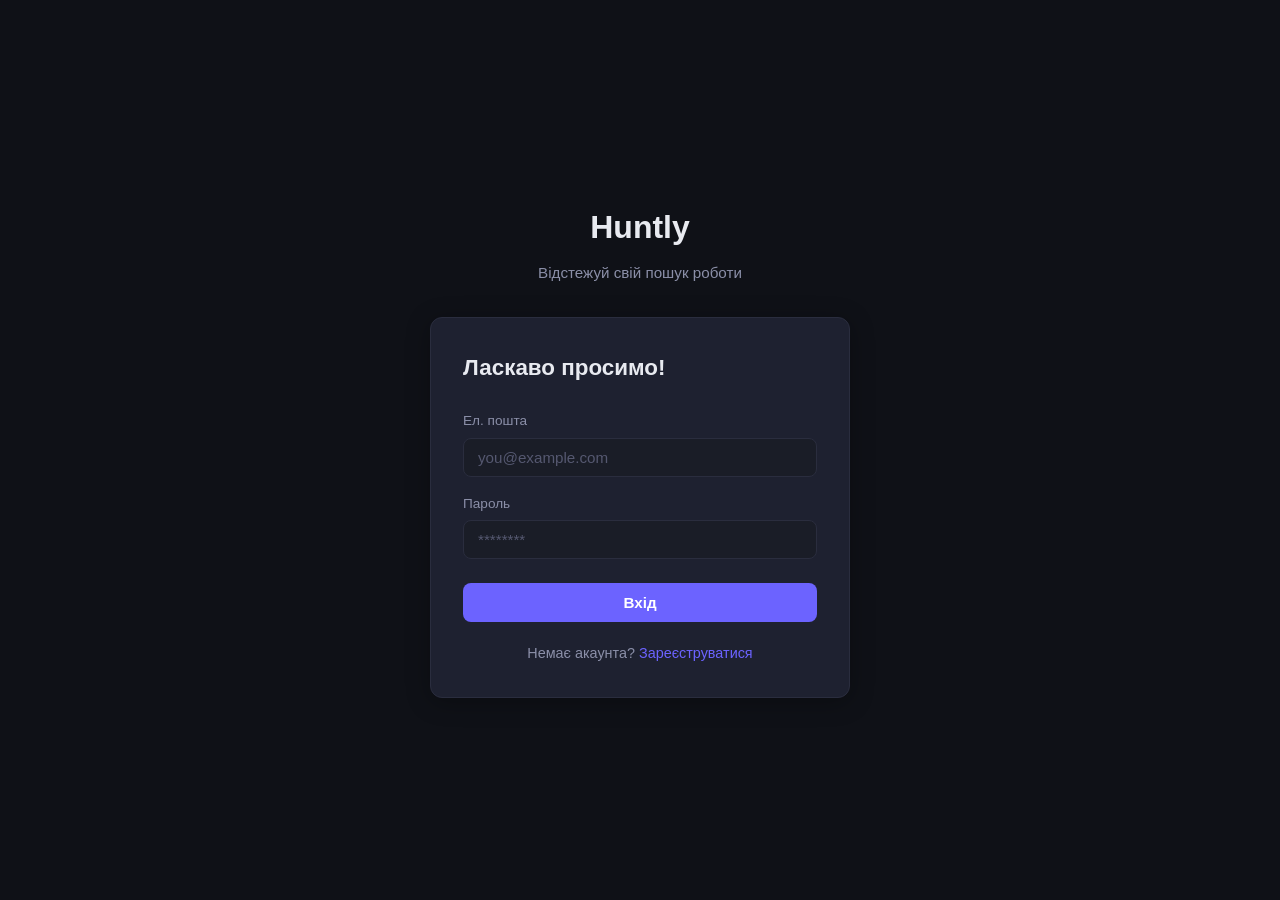
==== ui/index.html @ 41dd6dd2 "refactor: move UI files to ui folder" ====
﻿<!DOCTYPE html>
<html lang="uk">
<head>
    <meta charset="UTF-8">
    <meta name="viewport" content="width=device-width, initial-scale=1.0">
    <title>Huntly — Дашборд</title>
    <link rel="stylesheet" href="styles.css">
</head>
<body>
    <div class="app-layout">
        <aside class="sidebar">
            <div class="sidebar-logo">
                <h2>Huntly</h2>
            </div>
            <nav class="sidebar-nav">
                <a class="nav-item active" href="index.html">Заявки</a>
                <a class="nav-item" href="companies.html">Компанії</a>
            </nav>
            <div class="sidebar-user">
                <p>Увійшли як</p>
                <strong id="user-name">...</strong>
                <br><br>
                <button class="btn-secondary" onclick="logout()" style="width:100%">
                    Вийти
                </button>
            </div>
        </aside>

        <main class="main-content">
            <div class="page-header">
                <h1>Мої заявки</h1>
                <button class="btn-primary" style="width:auto;padding:10px 20px"
                        onclick="openModal()">
                    + Додати заявку
                </button>
            </div>

            <div class="stats-grid">
                <div class="stat-card">
                    <div class="stat-label">Всього</div>
                    <div class="stat-value" id="stat-total">0</div>
                </div>
                <div class="stat-card">
                    <div class="stat-label">Активних</div>
                    <div class="stat-value" id="stat-active">0</div>
                </div>
                <div class="stat-card">
                    <div class="stat-label">Інтерв'ю</div>
                    <div class="stat-value" id="stat-interviews">0</div>
                </div>
                <div class="stat-card">
                    <div class="stat-label">Офери</div>
                    <div class="stat-value" id="stat-offers">0</div>
                </div>
            </div>

            <div class="filter-bar">
                <select id="filter-status" onchange="filterApplications()">
                    <option value="">Всі статуси</option>
                    <option value="Watchlist">Watchlist</option>
                    <option value="Preparing">Готуюсь</option>
                    <option value="Applied">Подав</option>
                    <option value="PhoneScreen">Phone Screen</option>
                    <option value="Technical">Технічне</option>
                    <option value="Final">Фінал</option>
                    <option value="Offer">Офер</option>
                    <option value="Accepted">Прийнятий</option>
                    <option value="Rejected">Відмова</option>
                    <option value="Ghosted">Ghosted</option>
                    <option value="Withdrawn">Відмовився</option>
                </select>
            </div>

            <div class="table-container">
                <table>
                    <thead>
                        <tr>
                            <th>Позиція</th>
                            <th>Компанія</th>
                            <th>Статус</th>
                            <th>Пріоритет</th>
                            <th>Зарплата</th>
                            <th>Дата подачі</th>
                            <th></th>
                        </tr>
                    </thead>
                    <tbody id="applications-table">
                        <tr>
                            <td colspan="7">
                                <div class="empty-state">
                                    <p>Завантаження...</p>
                                </div>
                            </td>
                        </tr>
                    </tbody>
                </table>
            </div>
        </main>
    </div>

    <div class="modal-overlay" id="modal-overlay">
        <div class="modal">
            <h3>Нова заявка</h3>
            <div id="modal-error" class="error-message hidden"></div>

            <div class="form-group">
                <label>Позиція</label>
                <input type="text" id="job-title" placeholder="Junior C# Developer">
            </div>
            <div class="form-group">
                <label>Компанія</label>
                <select id="job-company"></select>
            </div>
            <div class="form-group">
                <label>Пріоритет</label>
                <select id="job-priority">
                    <option value="0">Низький</option>
                    <option value="1" selected>Середній</option>
                    <option value="2">Високий</option>
                </select>
            </div>
            <div class="form-group">
                <label>Зарплата від ($)</label>
                <input type="number" id="job-salary-from" placeholder="800">
            </div>
            <div class="form-group">
                <label>Зарплата до ($)</label>
                <input type="number" id="job-salary-to" placeholder="1200">
            </div>
            <div class="form-group">
                <label>Посилання на вакансію</label>
                <input type="url" id="job-url" placeholder="https://...">
            </div>
            <div class="form-group">
                <label>Нотатки</label>
                <textarea id="job-notes" rows="3"
                          placeholder="Додаткова інформація..."></textarea>
            </div>

            <div class="modal-footer">
                <button class="btn-secondary" onclick="closeModal()">Скасувати</button>
                <button class="btn-primary" style="width:auto;padding:10px 24px"
                        onclick="createApplication()">
                    Додати
                </button>
            </div>
        </div>
    </div>

    <script src="app.js"></script>
</body>
</html>
---- ui/styles.css ----
﻿* {
    margin: 0;
    padding: 0;
    box-sizing: border-box;
}

:root {
    --bg-primary: #0f1117;
    --bg-secondary: #1a1d27;
    --bg-card: #1e2130;
    --bg-hover: #252840;
    --accent: #6c63ff;
    --accent-hover: #5a52d5;
    --accent-light: rgba(108, 99, 255, 0.15);
    --text-primary: #e8eaf0;
    --text-secondary: #8b8fa8;
    --text-muted: #555870;
    --border: #2a2d3e;
    --success: #4caf82;
    --warning: #f5a623;
    --danger: #e05c5c;
    --info: #5c9be0;
    --radius: 12px;
    --radius-sm: 8px;
    --shadow: 0 4px 24px rgba(0, 0, 0, 0.3);
}

body {
    font-family: 'Inter', -apple-system, BlinkMacSystemFont, sans-serif;
    background-color: var(--bg-primary);
    color: var(--text-primary);
    min-height: 100vh;
    line-height: 1.6;
}

.auth-page {
    display: flex;
    align-items: center;
    justify-content: center;
    min-height: 100vh;
    padding: 20px;
}

.auth-container {
    width: 100%;
    max-width: 420px;
}

.auth-logo {
    text-align: center;
    margin-bottom: 32px;
}

    .auth-logo h1 {
        font-size: 2rem;
        font-weight: 700;
        color: var(--text-primary);
        margin-bottom: 8px;
    }

    .auth-logo p {
        color: var(--text-secondary);
        font-size: 0.95rem;
    }

.auth-card {
    background: var(--bg-card);
    border: 1px solid var(--border);
    border-radius: var(--radius);
    padding: 32px;
    box-shadow: var(--shadow);
}

    .auth-card h2 {
        font-size: 1.4rem;
        font-weight: 600;
        margin-bottom: 24px;
        color: var(--text-primary);
    }

.auth-link {
    text-align: center;
    margin-top: 20px;
    color: var(--text-secondary);
    font-size: 0.9rem;
}

    .auth-link a {
        color: var(--accent);
        text-decoration: none;
        font-weight: 500;
    }

        .auth-link a:hover {
            text-decoration: underline;
        }

.form-group {
    margin-bottom: 16px;
}

    .form-group label {
        display: block;
        font-size: 0.85rem;
        font-weight: 500;
        color: var(--text-secondary);
        margin-bottom: 6px;
    }

    .form-group input,
    .form-group select,
    .form-group textarea {
        width: 100%;
        padding: 10px 14px;
        background: var(--bg-secondary);
        border: 1px solid var(--border);
        border-radius: var(--radius-sm);
        color: var(--text-primary);
        font-size: 0.95rem;
        transition: border-color 0.2s;
        outline: none;
    }

        .form-group input:focus,
        .form-group select:focus,
        .form-group textarea:focus {
            border-color: var(--accent);
        }

        .form-group input::placeholder {
            color: var(--text-muted);
        }

        .form-group select option {
            background: var(--bg-secondary);
        }

.btn-primary {
    width: 100%;
    padding: 11px 20px;
    background: var(--accent);
    color: white;
    border: none;
    border-radius: var(--radius-sm);
    font-size: 0.95rem;
    font-weight: 600;
    cursor: pointer;
    transition: background 0.2s, transform 0.1s;
    margin-top: 8px;
}

    .btn-primary:hover {
        background: var(--accent-hover);
    }

    .btn-primary:active {
        transform: scale(0.98);
    }

    .btn-primary:disabled {
        opacity: 0.6;
        cursor: not-allowed;
    }

.btn-secondary {
    padding: 8px 16px;
    background: transparent;
    color: var(--text-secondary);
    border: 1px solid var(--border);
    border-radius: var(--radius-sm);
    font-size: 0.85rem;
    cursor: pointer;
    transition: all 0.2s;
}

    .btn-secondary:hover {
        background: var(--bg-hover);
        color: var(--text-primary);
    }

.btn-danger {
    padding: 6px 12px;
    background: transparent;
    color: var(--danger);
    border: 1px solid var(--danger);
    border-radius: var(--radius-sm);
    font-size: 0.8rem;
    cursor: pointer;
    transition: all 0.2s;
}

    .btn-danger:hover {
        background: rgba(224, 92, 92, 0.1);
    }

.app-layout {
    display: flex;
    min-height: 100vh;
}

.sidebar {
    width: 240px;
    background: var(--bg-secondary);
    border-right: 1px solid var(--border);
    padding: 24px 0;
    position: fixed;
    height: 100vh;
    display: flex;
    flex-direction: column;
}

.sidebar-logo {
    padding: 0 20px 24px;
    border-bottom: 1px solid var(--border);
}

    .sidebar-logo h2 {
        font-size: 1.3rem;
        font-weight: 700;
    }

.sidebar-nav {
    padding: 16px 12px;
    flex: 1;
}

.nav-item {
    display: flex;
    align-items: center;
    gap: 10px;
    padding: 10px 12px;
    border-radius: var(--radius-sm);
    color: var(--text-secondary);
    text-decoration: none;
    font-size: 0.9rem;
    transition: all 0.2s;
    margin-bottom: 4px;
    cursor: pointer;
    border: none;
    background: none;
    width: 100%;
    text-align: left;
}

    .nav-item:hover {
        background: var(--bg-hover);
        color: var(--text-primary);
    }

    .nav-item.active {
        background: var(--accent-light);
        color: var(--accent);
        font-weight: 500;
    }

.sidebar-user {
    padding: 16px 20px;
    border-top: 1px solid var(--border);
}

    .sidebar-user p {
        font-size: 0.85rem;
        color: var(--text-secondary);
        margin-bottom: 8px;
    }

    .sidebar-user strong {
        color: var(--text-primary);
        font-size: 0.9rem;
    }

.main-content {
    margin-left: 240px;
    flex: 1;
    padding: 32px;
}

.page-header {
    display: flex;
    align-items: center;
    justify-content: space-between;
    margin-bottom: 28px;
}

    .page-header h1 {
        font-size: 1.6rem;
        font-weight: 700;
    }

.stats-grid {
    display: grid;
    grid-template-columns: repeat(4, 1fr);
    gap: 16px;
    margin-bottom: 28px;
}

.stat-card {
    background: var(--bg-card);
    border: 1px solid var(--border);
    border-radius: var(--radius);
    padding: 20px;
}

    .stat-card .stat-label {
        font-size: 0.8rem;
        color: var(--text-secondary);
        text-transform: uppercase;
        letter-spacing: 0.5px;
        margin-bottom: 8px;
    }

    .stat-card .stat-value {
        font-size: 2rem;
        font-weight: 700;
        color: var(--text-primary);
    }

    .stat-card .stat-icon {
        font-size: 1.5rem;
        margin-bottom: 8px;
    }

.table-container {
    background: var(--bg-card);
    border: 1px solid var(--border);
    border-radius: var(--radius);
    overflow: hidden;
}

.table-header {
    display: flex;
    align-items: center;
    justify-content: space-between;
    padding: 16px 20px;
    border-bottom: 1px solid var(--border);
}

    .table-header h3 {
        font-size: 1rem;
        font-weight: 600;
    }

table {
    width: 100%;
    border-collapse: collapse;
}

th {
    padding: 12px 16px;
    text-align: left;
    font-size: 0.75rem;
    font-weight: 600;
    color: var(--text-secondary);
    text-transform: uppercase;
    letter-spacing: 0.5px;
    border-bottom: 1px solid var(--border);
}

td {
    padding: 14px 16px;
    font-size: 0.9rem;
    border-bottom: 1px solid var(--border);
    color: var(--text-primary);
}

tr:last-child td {
    border-bottom: none;
}

tr:hover td {
    background: var(--bg-hover);
}

.badge {
    display: inline-block;
    padding: 3px 10px;
    border-radius: 20px;
    font-size: 0.75rem;
    font-weight: 600;
}

.badge-watchlist {
    background: rgba(139, 143, 168, 0.15);
    color: #8b8fa8;
}

.badge-preparing {
    background: rgba(92, 155, 224, 0.15);
    color: #5c9be0;
}

.badge-applied {
    background: rgba(108, 99, 255, 0.15);
    color: #6c63ff;
}

.badge-phonescreen {
    background: rgba(245, 166, 35, 0.15);
    color: #f5a623;
}

.badge-technical {
    background: rgba(245, 166, 35, 0.2);
    color: #f5a623;
}

.badge-final {
    background: rgba(245, 166, 35, 0.25);
    color: #f5a623;
}

.badge-offer {
    background: rgba(76, 175, 130, 0.15);
    color: #4caf82;
}

.badge-accepted {
    background: rgba(76, 175, 130, 0.2);
    color: #4caf82;
}

.badge-rejected {
    background: rgba(224, 92, 92, 0.15);
    color: #e05c5c;
}

.badge-ghosted {
    background: rgba(139, 143, 168, 0.1);
    color: #6b6f88;
}

.badge-withdrawn {
    background: rgba(139, 143, 168, 0.1);
    color: #6b6f88;
}

.modal-overlay {
    display: none;
    position: fixed;
    inset: 0;
    background: rgba(0, 0, 0, 0.6);
    z-index: 100;
    align-items: center;
    justify-content: center;
}

    .modal-overlay.active {
        display: flex;
    }

.modal {
    background: var(--bg-card);
    border: 1px solid var(--border);
    border-radius: var(--radius);
    padding: 28px;
    width: 100%;
    max-width: 480px;
    max-height: 90vh;
    overflow-y: auto;
    box-shadow: var(--shadow);
}

    .modal h3 {
        font-size: 1.2rem;
        font-weight: 600;
        margin-bottom: 20px;
    }

.modal-footer {
    display: flex;
    gap: 10px;
    justify-content: flex-end;
    margin-top: 20px;
}

.filter-bar {
    display: flex;
    gap: 10px;
    margin-bottom: 16px;
    flex-wrap: wrap;
}

    .filter-bar select {
        padding: 8px 12px;
        background: var(--bg-card);
        border: 1px solid var(--border);
        border-radius: var(--radius-sm);
        color: var(--text-primary);
        font-size: 0.85rem;
        outline: none;
        cursor: pointer;
    }

.hidden {
    display: none !important;
}

.error-message {
    background: rgba(224, 92, 92, 0.1);
    border: 1px solid rgba(224, 92, 92, 0.3);
    color: var(--danger);
    padding: 10px 14px;
    border-radius: var(--radius-sm);
    font-size: 0.85rem;
    margin-bottom: 16px;
}

.empty-state {
    text-align: center;
    padding: 48px 20px;
    color: var(--text-secondary);
}

    .empty-state p {
        font-size: 0.95rem;
        margin-top: 8px;
    }
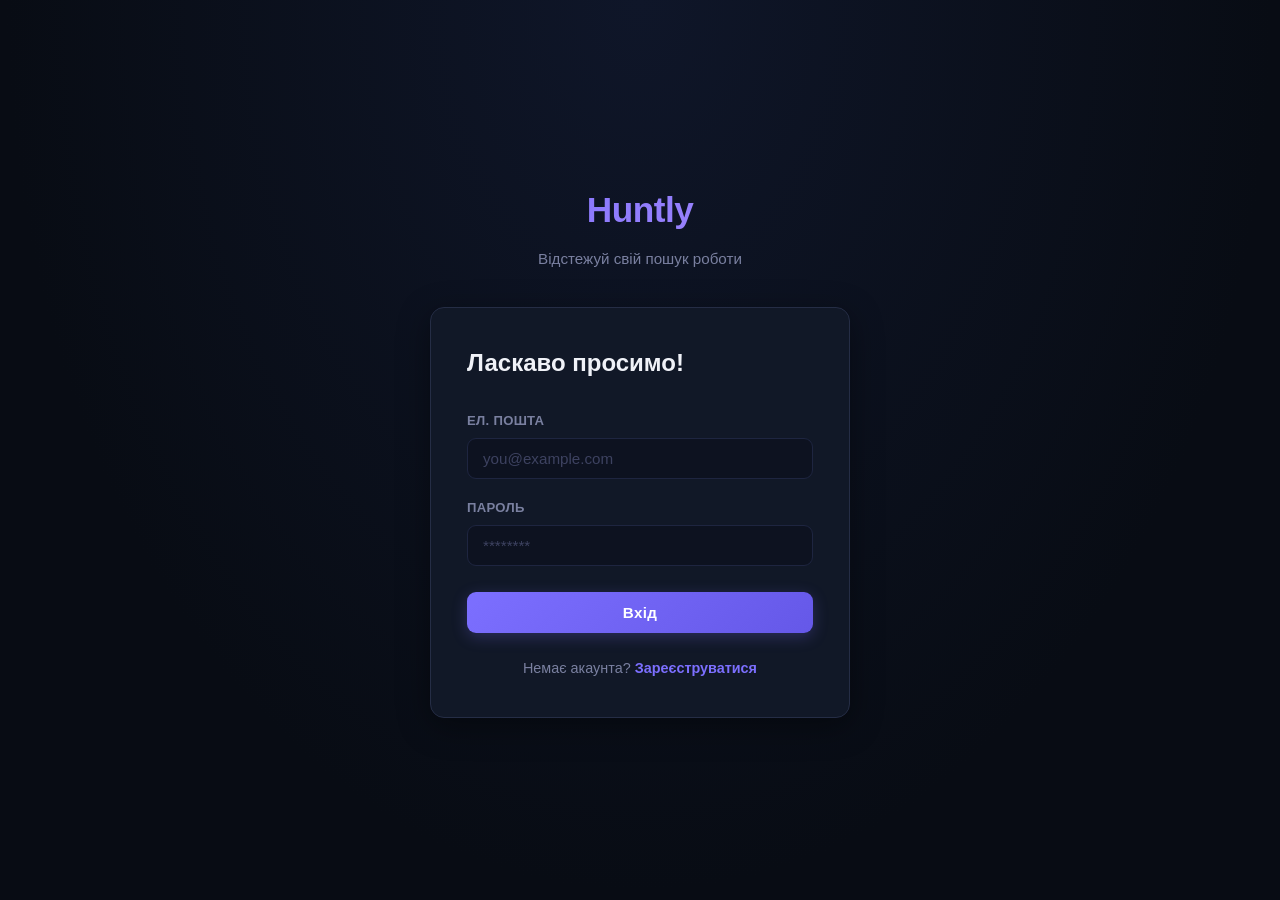
==== commit 25791cbe: "feat: add analytics page with charts and improve UI design" ====
--- a/ui/index.html
+++ b/ui/index.html
@@ -5,6 +5,7 @@
     <meta name="viewport" content="width=device-width, initial-scale=1.0">
     <title>Huntly — Дашборд</title>
     <link rel="stylesheet" href="styles.css">
+    <link rel="icon" href="data:,">
 </head>
 <body>
     <div class="app-layout">
@@ -15,6 +16,7 @@
             <nav class="sidebar-nav">
                 <a class="nav-item active" href="index.html">Заявки</a>
                 <a class="nav-item" href="companies.html">Компанії</a>
+                <a class="nav-item" href="analytics.html">Аналітика</a>
             </nav>
             <div class="sidebar-user">
                 <p>Увійшли як</p>
@@ -57,16 +59,16 @@
             <div class="filter-bar">
                 <select id="filter-status" onchange="filterApplications()">
                     <option value="">Всі статуси</option>
-                    <option value="Watchlist">Watchlist</option>
+                    <option value="Watchlist">Розгляд</option>
                     <option value="Preparing">Готуюсь</option>
                     <option value="Applied">Подав</option>
-                    <option value="PhoneScreen">Phone Screen</option>
+                    <option value="PhoneScreen">Дзвінок HR</option>
                     <option value="Technical">Технічне</option>
                     <option value="Final">Фінал</option>
                     <option value="Offer">Офер</option>
                     <option value="Accepted">Прийнятий</option>
                     <option value="Rejected">Відмова</option>
-                    <option value="Ghosted">Ghosted</option>
+                    <option value="Ghosted">Ігнорують</option>
                     <option value="Withdrawn">Відмовився</option>
                 </select>
             </div>
--- a/ui/styles.css
+++ b/ui/styles.css
@@ -5,24 +5,27 @@
 }
 
 :root {
-    --bg-primary: #0f1117;
-    --bg-secondary: #1a1d27;
-    --bg-card: #1e2130;
-    --bg-hover: #252840;
-    --accent: #6c63ff;
-    --accent-hover: #5a52d5;
-    --accent-light: rgba(108, 99, 255, 0.15);
-    --text-primary: #e8eaf0;
-    --text-secondary: #8b8fa8;
-    --text-muted: #555870;
-    --border: #2a2d3e;
-    --success: #4caf82;
-    --warning: #f5a623;
-    --danger: #e05c5c;
-    --info: #5c9be0;
-    --radius: 12px;
-    --radius-sm: 8px;
-    --shadow: 0 4px 24px rgba(0, 0, 0, 0.3);
+    --bg-primary: #080c14;
+    --bg-secondary: #0d1220;
+    --bg-card: #111827;
+    --bg-hover: #1a2235;
+    --accent: #7c6fff;
+    --accent-hover: #6558e8;
+    --accent-light: rgba(124, 111, 255, 0.12);
+    --accent-glow: rgba(124, 111, 255, 0.25);
+    --text-primary: #f0f2f8;
+    --text-secondary: #7a80a0;
+    --text-muted: #3d4260;
+    --border: #1e2540;
+    --border-light: #252d45;
+    --success: #34d399;
+    --warning: #fbbf24;
+    --danger: #f87171;
+    --info: #60a5fa;
+    --radius: 14px;
+    --radius-sm: 9px;
+    --shadow: 0 8px 32px rgba(0, 0, 0, 0.4);
+    --shadow-sm: 0 2px 12px rgba(0, 0, 0, 0.3);
 }
 
 body {
@@ -39,6 +42,7 @@
     justify-content: center;
     min-height: 100vh;
     padding: 20px;
+    background: radial-gradient(ellipse at top, #0f1629 0%, #080c14 70%);
 }
 
 .auth-container {
@@ -48,150 +52,171 @@
 
 .auth-logo {
     text-align: center;
-    margin-bottom: 32px;
-}
-
-    .auth-logo h1 {
-        font-size: 2rem;
-        font-weight: 700;
-        color: var(--text-primary);
-        margin-bottom: 8px;
-    }
-
-    .auth-logo p {
-        color: var(--text-secondary);
-        font-size: 0.95rem;
-    }
+    margin-bottom: 36px;
+}
+
+.auth-logo h1 {
+    font-size: 2.2rem;
+    font-weight: 800;
+    background: linear-gradient(135deg, #7c6fff, #a78bfa);
+    -webkit-background-clip: text;
+    -webkit-text-fill-color: transparent;
+    background-clip: text;
+    margin-bottom: 8px;
+    letter-spacing: -0.5px;
+}
+
+.auth-logo p {
+    color: var(--text-secondary);
+    font-size: 0.95rem;
+}
 
 .auth-card {
     background: var(--bg-card);
-    border: 1px solid var(--border);
+    border: 1px solid var(--border-light);
     border-radius: var(--radius);
-    padding: 32px;
+    padding: 36px;
     box-shadow: var(--shadow);
-}
-
-    .auth-card h2 {
-        font-size: 1.4rem;
-        font-weight: 600;
-        margin-bottom: 24px;
-        color: var(--text-primary);
-    }
+    backdrop-filter: blur(10px);
+}
+
+.auth-card h2 {
+    font-size: 1.5rem;
+    font-weight: 700;
+    margin-bottom: 28px;
+    color: var(--text-primary);
+}
 
 .auth-link {
     text-align: center;
-    margin-top: 20px;
+    margin-top: 24px;
     color: var(--text-secondary);
     font-size: 0.9rem;
 }
 
-    .auth-link a {
-        color: var(--accent);
-        text-decoration: none;
-        font-weight: 500;
-    }
-
-        .auth-link a:hover {
-            text-decoration: underline;
-        }
+.auth-link a {
+    color: var(--accent);
+    text-decoration: none;
+    font-weight: 600;
+    transition: opacity 0.2s;
+}
+
+.auth-link a:hover {
+    opacity: 0.8;
+}
 
 .form-group {
-    margin-bottom: 16px;
-}
-
-    .form-group label {
-        display: block;
-        font-size: 0.85rem;
-        font-weight: 500;
-        color: var(--text-secondary);
-        margin-bottom: 6px;
-    }
-
-    .form-group input,
-    .form-group select,
-    .form-group textarea {
-        width: 100%;
-        padding: 10px 14px;
-        background: var(--bg-secondary);
-        border: 1px solid var(--border);
-        border-radius: var(--radius-sm);
-        color: var(--text-primary);
-        font-size: 0.95rem;
-        transition: border-color 0.2s;
-        outline: none;
-    }
-
-        .form-group input:focus,
-        .form-group select:focus,
-        .form-group textarea:focus {
-            border-color: var(--accent);
-        }
-
-        .form-group input::placeholder {
-            color: var(--text-muted);
-        }
-
-        .form-group select option {
-            background: var(--bg-secondary);
-        }
+    margin-bottom: 18px;
+}
+
+.form-group label {
+    display: block;
+    font-size: 0.82rem;
+    font-weight: 600;
+    color: var(--text-secondary);
+    margin-bottom: 7px;
+    letter-spacing: 0.3px;
+    text-transform: uppercase;
+}
+
+.form-group input,
+.form-group select,
+.form-group textarea {
+    width: 100%;
+    padding: 11px 15px;
+    background: var(--bg-secondary);
+    border: 1px solid var(--border);
+    border-radius: var(--radius-sm);
+    color: var(--text-primary);
+    font-size: 0.95rem;
+    transition: border-color 0.2s, box-shadow 0.2s;
+    outline: none;
+    font-family: inherit;
+}
+
+.form-group input:focus,
+.form-group select:focus,
+.form-group textarea:focus {
+    border-color: var(--accent);
+    box-shadow: 0 0 0 3px var(--accent-glow);
+}
+
+.form-group input::placeholder {
+    color: var(--text-muted);
+}
+
+.form-group select option {
+    background: var(--bg-secondary);
+}
 
 .btn-primary {
     width: 100%;
-    padding: 11px 20px;
-    background: var(--accent);
+    padding: 12px 20px;
+    background: linear-gradient(135deg, #7c6fff, #6558e8);
     color: white;
     border: none;
     border-radius: var(--radius-sm);
     font-size: 0.95rem;
-    font-weight: 600;
+    font-weight: 700;
     cursor: pointer;
-    transition: background 0.2s, transform 0.1s;
+    transition: all 0.2s;
     margin-top: 8px;
-}
-
-    .btn-primary:hover {
-        background: var(--accent-hover);
-    }
-
-    .btn-primary:active {
-        transform: scale(0.98);
-    }
-
-    .btn-primary:disabled {
-        opacity: 0.6;
-        cursor: not-allowed;
-    }
+    letter-spacing: 0.3px;
+    box-shadow: 0 4px 15px var(--accent-glow);
+}
+
+.btn-primary:hover {
+    background: linear-gradient(135deg, #8b7fff, #7c6fff);
+    transform: translateY(-1px);
+    box-shadow: 0 6px 20px var(--accent-glow);
+}
+
+.btn-primary:active {
+    transform: translateY(0);
+}
+
+.btn-primary:disabled {
+    opacity: 0.5;
+    cursor: not-allowed;
+    transform: none;
+}
 
 .btn-secondary {
     padding: 8px 16px;
     background: transparent;
     color: var(--text-secondary);
-    border: 1px solid var(--border);
+    border: 1px solid var(--border-light);
     border-radius: var(--radius-sm);
     font-size: 0.85rem;
+    font-weight: 500;
     cursor: pointer;
     transition: all 0.2s;
-}
-
-    .btn-secondary:hover {
-        background: var(--bg-hover);
-        color: var(--text-primary);
-    }
+    font-family: inherit;
+}
+
+.btn-secondary:hover {
+    background: var(--bg-hover);
+    color: var(--text-primary);
+    border-color: var(--border-light);
+}
 
 .btn-danger {
-    padding: 6px 12px;
+    padding: 5px 12px;
     background: transparent;
     color: var(--danger);
-    border: 1px solid var(--danger);
-    border-radius: var(--radius-sm);
-    font-size: 0.8rem;
+    border: 1px solid rgba(248, 113, 113, 0.3);
+    border-radius: var(--radius-sm);
+    font-size: 0.78rem;
+    font-weight: 600;
     cursor: pointer;
     transition: all 0.2s;
-}
-
-    .btn-danger:hover {
-        background: rgba(224, 92, 92, 0.1);
-    }
+    font-family: inherit;
+}
+
+.btn-danger:hover {
+    background: rgba(248, 113, 113, 0.1);
+    border-color: var(--danger);
+}
 
 .app-layout {
     display: flex;
@@ -199,7 +224,7 @@
 }
 
 .sidebar {
-    width: 240px;
+    width: 250px;
     background: var(--bg-secondary);
     border-right: 1px solid var(--border);
     padding: 24px 0;
@@ -214,10 +239,15 @@
     border-bottom: 1px solid var(--border);
 }
 
-    .sidebar-logo h2 {
-        font-size: 1.3rem;
-        font-weight: 700;
-    }
+.sidebar-logo h2 {
+    font-size: 1.4rem;
+    font-weight: 800;
+    background: linear-gradient(135deg, #7c6fff, #a78bfa);
+    -webkit-background-clip: text;
+    -webkit-text-fill-color: transparent;
+    background-clip: text;
+    letter-spacing: -0.5px;
+}
 
 .sidebar-nav {
     padding: 16px 12px;
@@ -228,11 +258,12 @@
     display: flex;
     align-items: center;
     gap: 10px;
-    padding: 10px 12px;
+    padding: 10px 14px;
     border-radius: var(--radius-sm);
     color: var(--text-secondary);
     text-decoration: none;
     font-size: 0.9rem;
+    font-weight: 500;
     transition: all 0.2s;
     margin-bottom: 4px;
     cursor: pointer;
@@ -240,52 +271,60 @@
     background: none;
     width: 100%;
     text-align: left;
-}
-
-    .nav-item:hover {
-        background: var(--bg-hover);
-        color: var(--text-primary);
-    }
-
-    .nav-item.active {
-        background: var(--accent-light);
-        color: var(--accent);
-        font-weight: 500;
-    }
+    font-family: inherit;
+}
+
+.nav-item:hover {
+    background: var(--bg-hover);
+    color: var(--text-primary);
+}
+
+.nav-item.active {
+    background: var(--accent-light);
+    color: var(--accent);
+    font-weight: 600;
+}
 
 .sidebar-user {
     padding: 16px 20px;
     border-top: 1px solid var(--border);
 }
 
-    .sidebar-user p {
-        font-size: 0.85rem;
-        color: var(--text-secondary);
-        margin-bottom: 8px;
-    }
-
-    .sidebar-user strong {
-        color: var(--text-primary);
-        font-size: 0.9rem;
-    }
+.sidebar-user p {
+    font-size: 0.78rem;
+    color: var(--text-muted);
+    margin-bottom: 4px;
+    text-transform: uppercase;
+    letter-spacing: 0.5px;
+}
+
+.sidebar-user strong {
+    color: var(--text-primary);
+    font-size: 0.95rem;
+    font-weight: 600;
+    display: block;
+    margin-bottom: 12px;
+}
 
 .main-content {
-    margin-left: 240px;
+    margin-left: 250px;
     flex: 1;
-    padding: 32px;
+    padding: 36px;
+    background: var(--bg-primary);
 }
 
 .page-header {
     display: flex;
     align-items: center;
     justify-content: space-between;
-    margin-bottom: 28px;
-}
-
-    .page-header h1 {
-        font-size: 1.6rem;
-        font-weight: 700;
-    }
+    margin-bottom: 32px;
+}
+
+.page-header h1 {
+    font-size: 1.8rem;
+    font-weight: 800;
+    letter-spacing: -0.5px;
+}
 
 .stats-grid {
     display: grid;
@@ -298,27 +337,55 @@
     background: var(--bg-card);
     border: 1px solid var(--border);
     border-radius: var(--radius);
-    padding: 20px;
-}
-
-    .stat-card .stat-label {
-        font-size: 0.8rem;
-        color: var(--text-secondary);
-        text-transform: uppercase;
-        letter-spacing: 0.5px;
-        margin-bottom: 8px;
-    }
-
-    .stat-card .stat-value {
-        font-size: 2rem;
-        font-weight: 700;
-        color: var(--text-primary);
-    }
-
-    .stat-card .stat-icon {
-        font-size: 1.5rem;
-        margin-bottom: 8px;
-    }
+    padding: 22px;
+    transition: transform 0.2s, border-color 0.2s;
+    position: relative;
+    overflow: hidden;
+}
+
+.stat-card::before {
+    content: '';
+    position: absolute;
+    top: 0;
+    left: 0;
+    right: 0;
+    height: 2px;
+    background: linear-gradient(90deg, var(--accent), transparent);
+    opacity: 0;
+    transition: opacity 0.2s;
+}
+
+.stat-card:hover {
+    transform: translateY(-2px);
+    border-color: var(--border-light);
+}
+
+.stat-card:hover::before {
+    opacity: 1;
+}
+
+.stat-card .stat-label {
+    font-size: 0.75rem;
+    color: var(--text-secondary);
+    text-transform: uppercase;
+    letter-spacing: 0.8px;
+    font-weight: 600;
+    margin-bottom: 10px;
+}
+
+.stat-card .stat-value {
+    font-size: 2.2rem;
+    font-weight: 800;
+    color: var(--text-primary);
+    letter-spacing: -1px;
+    line-height: 1;
+}
+
+.stat-card .stat-icon {
+    font-size: 1.6rem;
+    margin-bottom: 10px;
+    display: block;
+}
 
 .table-container {
     background: var(--bg-card);
@@ -327,40 +394,29 @@
     overflow: hidden;
 }
 
-.table-header {
-    display: flex;
-    align-items: center;
-    justify-content: space-between;
-    padding: 16px 20px;
-    border-bottom: 1px solid var(--border);
-}
-
-    .table-header h3 {
-        font-size: 1rem;
-        font-weight: 600;
-    }
-
 table {
     width: 100%;
     border-collapse: collapse;
 }
 
 th {
-    padding: 12px 16px;
+    padding: 13px 18px;
     text-align: left;
-    font-size: 0.75rem;
-    font-weight: 600;
-    color: var(--text-secondary);
+    font-size: 0.72rem;
+    font-weight: 700;
+    color: var(--text-muted);
     text-transform: uppercase;
-    letter-spacing: 0.5px;
+    letter-spacing: 0.8px;
     border-bottom: 1px solid var(--border);
+    background: var(--bg-secondary);
 }
 
 td {
-    padding: 14px 16px;
+    padding: 14px 18px;
     font-size: 0.9rem;
     border-bottom: 1px solid var(--border);
     color: var(--text-primary);
+    transition: background 0.15s;
 }
 
 tr:last-child td {
@@ -375,102 +431,68 @@
     display: inline-block;
     padding: 3px 10px;
     border-radius: 20px;
-    font-size: 0.75rem;
-    font-weight: 600;
-}
-
-.badge-watchlist {
-    background: rgba(139, 143, 168, 0.15);
-    color: #8b8fa8;
-}
-
-.badge-preparing {
-    background: rgba(92, 155, 224, 0.15);
-    color: #5c9be0;
-}
-
-.badge-applied {
-    background: rgba(108, 99, 255, 0.15);
-    color: #6c63ff;
-}
-
-.badge-phonescreen {
-    background: rgba(245, 166, 35, 0.15);
-    color: #f5a623;
-}
-
-.badge-technical {
-    background: rgba(245, 166, 35, 0.2);
-    color: #f5a623;
-}
-
-.badge-final {
-    background: rgba(245, 166, 35, 0.25);
-    color: #f5a623;
-}
-
-.badge-offer {
-    background: rgba(76, 175, 130, 0.15);
-    color: #4caf82;
-}
-
-.badge-accepted {
-    background: rgba(76, 175, 130, 0.2);
-    color: #4caf82;
-}
-
-.badge-rejected {
-    background: rgba(224, 92, 92, 0.15);
-    color: #e05c5c;
-}
-
-.badge-ghosted {
-    background: rgba(139, 143, 168, 0.1);
-    color: #6b6f88;
-}
-
-.badge-withdrawn {
-    background: rgba(139, 143, 168, 0.1);
-    color: #6b6f88;
-}
+    font-size: 0.72rem;
+    font-weight: 700;
+    letter-spacing: 0.3px;
+}
+
+.badge-watchlist   { background: rgba(122, 128, 160, 0.12); color: #7a80a0; }
+.badge-preparing   { background: rgba(96, 165, 250, 0.12);  color: #60a5fa; }
+.badge-applied     { background: rgba(124, 111, 255, 0.15); color: #a78bfa; }
+.badge-phonescreen { background: rgba(251, 191, 36, 0.12);  color: #fbbf24; }
+.badge-technical   { background: rgba(251, 191, 36, 0.18);  color: #fbbf24; }
+.badge-final       { background: rgba(251, 191, 36, 0.22);  color: #f59e0b; }
+.badge-offer       { background: rgba(52, 211, 153, 0.12);  color: #34d399; }
+.badge-accepted    { background: rgba(52, 211, 153, 0.18);  color: #10b981; }
+.badge-rejected    { background: rgba(248, 113, 113, 0.12); color: #f87171; }
+.badge-ghosted     { background: rgba(75, 85, 99, 0.15);    color: #6b7280; }
+.badge-withdrawn   { background: rgba(75, 85, 99, 0.15);    color: #6b7280; }
 
 .modal-overlay {
     display: none;
     position: fixed;
     inset: 0;
-    background: rgba(0, 0, 0, 0.6);
+    background: rgba(0, 0, 0, 0.7);
     z-index: 100;
     align-items: center;
     justify-content: center;
-}
-
-    .modal-overlay.active {
-        display: flex;
-    }
+    backdrop-filter: blur(4px);
+}
+
+.modal-overlay.active {
+    display: flex;
+}
 
 .modal {
     background: var(--bg-card);
-    border: 1px solid var(--border);
+    border: 1px solid var(--border-light);
     border-radius: var(--radius);
-    padding: 28px;
+    padding: 32px;
     width: 100%;
-    max-width: 480px;
+    max-width: 500px;
     max-height: 90vh;
     overflow-y: auto;
     box-shadow: var(--shadow);
-}
-
-    .modal h3 {
-        font-size: 1.2rem;
-        font-weight: 600;
-        margin-bottom: 20px;
-    }
+    animation: modalIn 0.2s ease;
+}
+
+@keyframes modalIn {
+    from { opacity: 0; transform: scale(0.96) translateY(10px); }
+    to   { opacity: 1; transform: scale(1) translateY(0); }
+}
+
+.modal h3 {
+    font-size: 1.3rem;
+    font-weight: 700;
+    margin-bottom: 24px;
+    letter-spacing: -0.3px;
+}
 
 .modal-footer {
     display: flex;
     gap: 10px;
     justify-content: flex-end;
-    margin-top: 20px;
+    margin-top: 24px;
 }
 
 .filter-bar {
@@ -480,24 +502,28 @@
     flex-wrap: wrap;
 }
 
-    .filter-bar select {
-        padding: 8px 12px;
-        background: var(--bg-card);
-        border: 1px solid var(--border);
-        border-radius: var(--radius-sm);
-        color: var(--text-primary);
-        font-size: 0.85rem;
-        outline: none;
-        cursor: pointer;
-    }
-
-.hidden {
-    display: none !important;
-}
+.filter-bar select {
+    padding: 8px 14px;
+    background: var(--bg-card);
+    border: 1px solid var(--border);
+    border-radius: var(--radius-sm);
+    color: var(--text-primary);
+    font-size: 0.85rem;
+    outline: none;
+    cursor: pointer;
+    transition: border-color 0.2s;
+    font-family: inherit;
+}
+
+.filter-bar select:focus {
+    border-color: var(--accent);
+}
+
+.hidden { display: none !important; }
 
 .error-message {
-    background: rgba(224, 92, 92, 0.1);
-    border: 1px solid rgba(224, 92, 92, 0.3);
+    background: rgba(248, 113, 113, 0.08);
+    border: 1px solid rgba(248, 113, 113, 0.25);
     color: var(--danger);
     padding: 10px 14px;
     border-radius: var(--radius-sm);
@@ -507,11 +533,28 @@
 
 .empty-state {
     text-align: center;
-    padding: 48px 20px;
-    color: var(--text-secondary);
-}
-
-    .empty-state p {
-        font-size: 0.95rem;
-        margin-top: 8px;
-    }
+    padding: 56px 20px;
+    color: var(--text-secondary);
+}
+
+.empty-state p {
+    font-size: 0.95rem;
+    margin-top: 8px;
+}
+
+::-webkit-scrollbar {
+    width: 6px;
+}
+
+::-webkit-scrollbar-track {
+    background: var(--bg-primary);
+}
+
+::-webkit-scrollbar-thumb {
+    background: var(--border-light);
+    border-radius: 3px;
+}
+
+::-webkit-scrollbar-thumb:hover {
+    background: var(--text-muted);
+}
